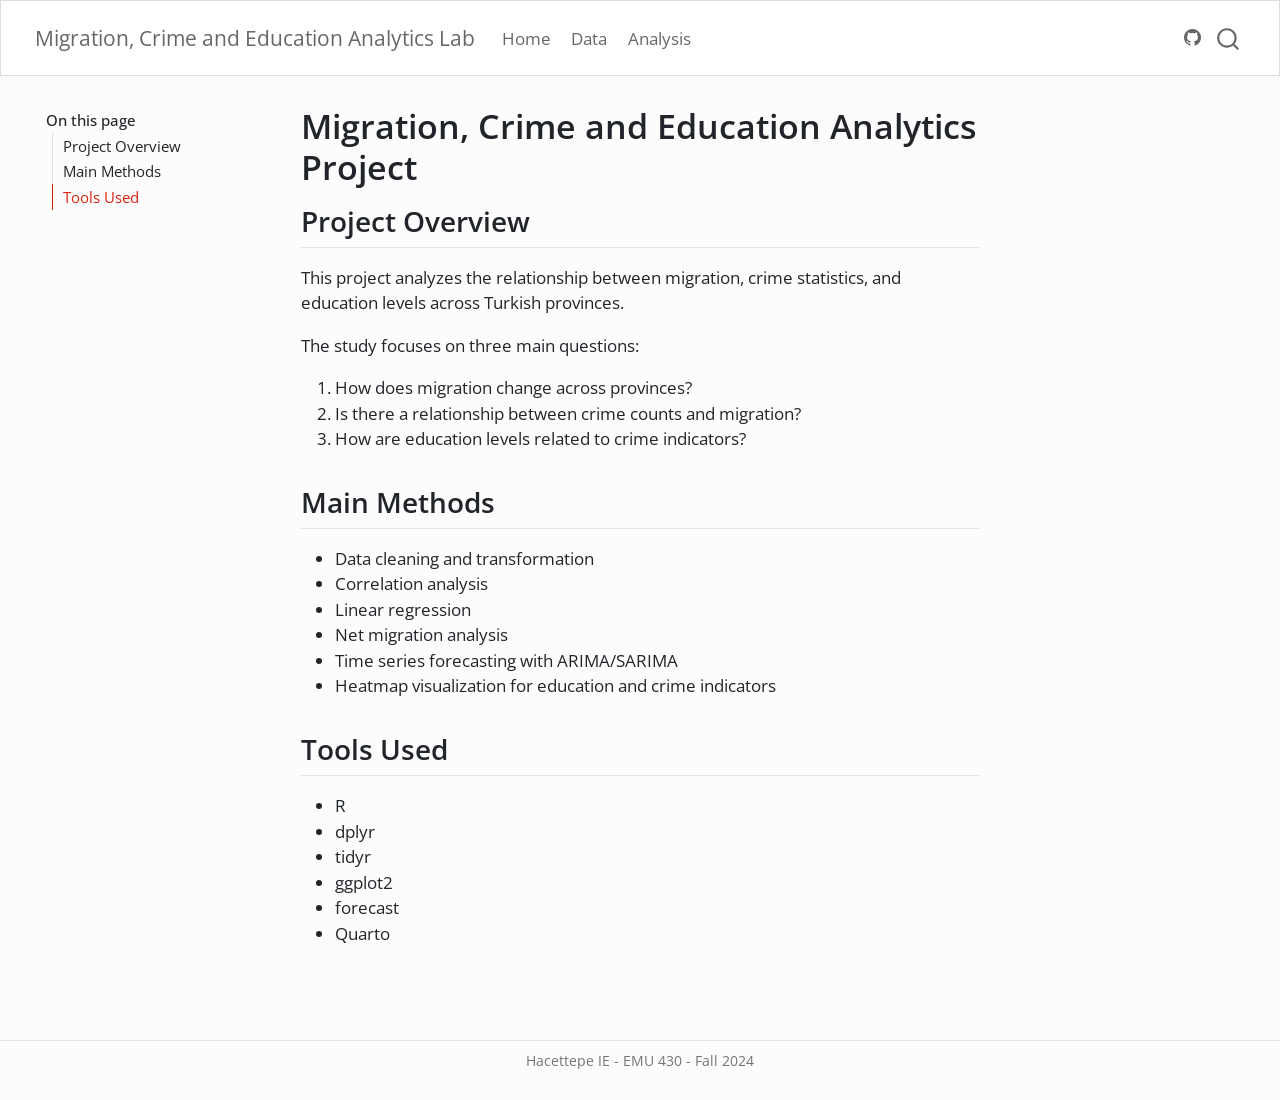
==== docs/emu430-fall2024-team-team5g/index.html @ 11ca3cbc "Template guncellendi" ====
<!DOCTYPE html>
<html xmlns="http://www.w3.org/1999/xhtml" lang="en" xml:lang="en"><head>

<meta charset="utf-8">
<meta name="generator" content="quarto-1.8.25">

<meta name="viewport" content="width=device-width, initial-scale=1.0, user-scalable=yes">


<title>Migration, Crime and Education Analytics Project – Migration, Crime and Education Analytics Lab</title>
<style>
code{white-space: pre-wrap;}
span.smallcaps{font-variant: small-caps;}
div.columns{display: flex; gap: min(4vw, 1.5em);}
div.column{flex: auto; overflow-x: auto;}
div.hanging-indent{margin-left: 1.5em; text-indent: -1.5em;}
ul.task-list{list-style: none;}
ul.task-list li input[type="checkbox"] {
  width: 0.8em;
  margin: 0 0.8em 0.2em -1em; /* quarto-specific, see https://github.com/quarto-dev/quarto-cli/issues/4556 */ 
  vertical-align: middle;
}
</style>


<script src="../site_libs/quarto-nav/quarto-nav.js"></script>
<script src="../site_libs/quarto-nav/headroom.min.js"></script>
<script src="../site_libs/clipboard/clipboard.min.js"></script>
<script src="../site_libs/quarto-search/autocomplete.umd.js"></script>
<script src="../site_libs/quarto-search/fuse.min.js"></script>
<script src="../site_libs/quarto-search/quarto-search.js"></script>
<meta name="quarto:offset" content="../">
<script src="../site_libs/quarto-html/quarto.js" type="module"></script>
<script src="../site_libs/quarto-html/tabsets/tabsets.js" type="module"></script>
<script src="../site_libs/quarto-html/axe/axe-check.js" type="module"></script>
<script src="../site_libs/quarto-html/popper.min.js"></script>
<script src="../site_libs/quarto-html/tippy.umd.min.js"></script>
<script src="../site_libs/quarto-html/anchor.min.js"></script>
<link href="../site_libs/quarto-html/tippy.css" rel="stylesheet">
<link href="../site_libs/quarto-html/quarto-syntax-highlighting-7b89279ff1a6dce999919e0e67d4d9ec.css" rel="stylesheet" id="quarto-text-highlighting-styles">
<script src="../site_libs/bootstrap/bootstrap.min.js"></script>
<link href="../site_libs/bootstrap/bootstrap-icons.css" rel="stylesheet">
<link href="../site_libs/bootstrap/bootstrap-efd550d059c3056e63f96aae7042573d.min.css" rel="stylesheet" append-hash="true" id="quarto-bootstrap" data-mode="light">
<script id="quarto-search-options" type="application/json">{
  "location": "navbar",
  "copy-button": false,
  "collapse-after": 3,
  "panel-placement": "end",
  "type": "overlay",
  "limit": 50,
  "keyboard-shortcut": [
    "f",
    "/",
    "s"
  ],
  "show-item-context": false,
  "language": {
    "search-no-results-text": "No results",
    "search-matching-documents-text": "matching documents",
    "search-copy-link-title": "Copy link to search",
    "search-hide-matches-text": "Hide additional matches",
    "search-more-match-text": "more match in this document",
    "search-more-matches-text": "more matches in this document",
    "search-clear-button-title": "Clear",
    "search-text-placeholder": "",
    "search-detached-cancel-button-title": "Cancel",
    "search-submit-button-title": "Submit",
    "search-label": "Search"
  }
}</script>


<link rel="stylesheet" href="styles.css">
</head>

<body class="floating nav-fixed quarto-light">

<div id="quarto-search-results"></div>
  <header id="quarto-header" class="headroom fixed-top">
    <nav class="navbar navbar-expand-lg " data-bs-theme="dark">
      <div class="navbar-container container-fluid">
      <div class="navbar-brand-container mx-auto">
    <a href="../index.html" class="navbar-brand navbar-brand-logo">
    </a>
    <a class="navbar-brand" href="../index.html">
    <span class="navbar-title">Migration, Crime and Education Analytics Lab</span>
    </a>
  </div>
            <div id="quarto-search" class="" title="Search"></div>
          <button class="navbar-toggler" type="button" data-bs-toggle="collapse" data-bs-target="#navbarCollapse" aria-controls="navbarCollapse" role="menu" aria-expanded="false" aria-label="Toggle navigation" onclick="if (window.quartoToggleHeadroom) { window.quartoToggleHeadroom(); }">
  <span class="navbar-toggler-icon"></span>
</button>
          <div class="collapse navbar-collapse" id="navbarCollapse">
            <ul class="navbar-nav navbar-nav-scroll me-auto">
  <li class="nav-item">
    <a class="nav-link" href="../index.html"> 
<span class="menu-text">Home</span></a>
  </li>  
  <li class="nav-item">
    <a class="nav-link" href="../data.qmd"> 
<span class="menu-text">Data</span></a>
  </li>  
  <li class="nav-item">
    <a class="nav-link" href="../analysis.qmd"> 
<span class="menu-text">Analysis</span></a>
  </li>  
</ul>
          </div> <!-- /navcollapse -->
            <div class="quarto-navbar-tools">
    <a href="https://twitter.com" title="" class="quarto-navigation-tool px-1" aria-label=""><i class="bi bi-github"></i></a>
</div>
      </div> <!-- /container-fluid -->
    </nav>
</header>
<!-- content -->
<div id="quarto-content" class="quarto-container page-columns page-rows-contents page-layout-article page-navbar">
<!-- sidebar -->
  <nav id="quarto-sidebar" class="sidebar collapse collapse-horizontal quarto-sidebar-collapse-item sidebar-navigation floating overflow-auto">
    <nav id="TOC" role="doc-toc" class="toc-active">
    <h2 id="toc-title">On this page</h2>
   
  <ul>
  <li><a href="#project-overview" id="toc-project-overview" class="nav-link active" data-scroll-target="#project-overview">Project Overview</a></li>
  <li><a href="#main-methods" id="toc-main-methods" class="nav-link" data-scroll-target="#main-methods">Main Methods</a></li>
  <li><a href="#tools-used" id="toc-tools-used" class="nav-link" data-scroll-target="#tools-used">Tools Used</a></li>
  </ul>
</nav>
</nav>
<div id="quarto-sidebar-glass" class="quarto-sidebar-collapse-item" data-bs-toggle="collapse" data-bs-target=".quarto-sidebar-collapse-item"></div>
<!-- margin-sidebar -->
    <div id="quarto-margin-sidebar" class="sidebar margin-sidebar zindex-bottom">
    </div>
<!-- main -->
<main class="content" id="quarto-document-content">

<header id="title-block-header" class="quarto-title-block default">
<div class="quarto-title">
<h1 class="title">Migration, Crime and Education Analytics Project</h1>
</div>



<div class="quarto-title-meta">

    
  
    
  </div>
  


</header>


<section id="project-overview" class="level2">
<h2 class="anchored" data-anchor-id="project-overview">Project Overview</h2>
<p>This project analyzes the relationship between migration, crime statistics, and education levels across Turkish provinces.</p>
<p>The study focuses on three main questions:</p>
<ol type="1">
<li>How does migration change across provinces?</li>
<li>Is there a relationship between crime counts and migration?</li>
<li>How are education levels related to crime indicators?</li>
</ol>
</section>
<section id="main-methods" class="level2">
<h2 class="anchored" data-anchor-id="main-methods">Main Methods</h2>
<ul>
<li>Data cleaning and transformation</li>
<li>Correlation analysis</li>
<li>Linear regression</li>
<li>Net migration analysis</li>
<li>Time series forecasting with ARIMA/SARIMA</li>
<li>Heatmap visualization for education and crime indicators</li>
</ul>
</section>
<section id="tools-used" class="level2">
<h2 class="anchored" data-anchor-id="tools-used">Tools Used</h2>
<ul>
<li>R</li>
<li>dplyr</li>
<li>tidyr</li>
<li>ggplot2</li>
<li>forecast</li>
<li>Quarto</li>
</ul>


</section>

<a onclick="window.scrollTo(0, 0); return false;" role="button" id="quarto-back-to-top"><i class="bi bi-arrow-up"></i> Back to top</a></main> <!-- /main -->
<script id="quarto-html-after-body" type="application/javascript">
  window.document.addEventListener("DOMContentLoaded", function (event) {
    const icon = "";
    const anchorJS = new window.AnchorJS();
    anchorJS.options = {
      placement: 'right',
      icon: icon
    };
    anchorJS.add('.anchored');
    const isCodeAnnotation = (el) => {
      for (const clz of el.classList) {
        if (clz.startsWith('code-annotation-')) {                     
          return true;
        }
      }
      return false;
    }
    const onCopySuccess = function(e) {
      // button target
      const button = e.trigger;
      // don't keep focus
      button.blur();
      // flash "checked"
      button.classList.add('code-copy-button-checked');
      var currentTitle = button.getAttribute("title");
      button.setAttribute("title", "Copied!");
      let tooltip;
      if (window.bootstrap) {
        button.setAttribute("data-bs-toggle", "tooltip");
        button.setAttribute("data-bs-placement", "left");
        button.setAttribute("data-bs-title", "Copied!");
        tooltip = new bootstrap.Tooltip(button, 
          { trigger: "manual", 
            customClass: "code-copy-button-tooltip",
            offset: [0, -8]});
        tooltip.show();    
      }
      setTimeout(function() {
        if (tooltip) {
          tooltip.hide();
          button.removeAttribute("data-bs-title");
          button.removeAttribute("data-bs-toggle");
          button.removeAttribute("data-bs-placement");
        }
        button.setAttribute("title", currentTitle);
        button.classList.remove('code-copy-button-checked');
      }, 1000);
      // clear code selection
      e.clearSelection();
    }
    const getTextToCopy = function(trigger) {
      const outerScaffold = trigger.parentElement.cloneNode(true);
      const codeEl = outerScaffold.querySelector('code');
      for (const childEl of codeEl.children) {
        if (isCodeAnnotation(childEl)) {
          childEl.remove();
        }
      }
      return codeEl.innerText;
    }
    const clipboard = new window.ClipboardJS('.code-copy-button:not([data-in-quarto-modal])', {
      text: getTextToCopy
    });
    clipboard.on('success', onCopySuccess);
    if (window.document.getElementById('quarto-embedded-source-code-modal')) {
      const clipboardModal = new window.ClipboardJS('.code-copy-button[data-in-quarto-modal]', {
        text: getTextToCopy,
        container: window.document.getElementById('quarto-embedded-source-code-modal')
      });
      clipboardModal.on('success', onCopySuccess);
    }
      var localhostRegex = new RegExp(/^(?:http|https):\/\/localhost\:?[0-9]*\//);
      var mailtoRegex = new RegExp(/^mailto:/);
        var filterRegex = new RegExp('/' + window.location.host + '/');
      var isInternal = (href) => {
          return filterRegex.test(href) || localhostRegex.test(href) || mailtoRegex.test(href);
      }
      // Inspect non-navigation links and adorn them if external
     var links = window.document.querySelectorAll('a[href]:not(.nav-link):not(.navbar-brand):not(.toc-action):not(.sidebar-link):not(.sidebar-item-toggle):not(.pagination-link):not(.no-external):not([aria-hidden]):not(.dropdown-item):not(.quarto-navigation-tool):not(.about-link)');
      for (var i=0; i<links.length; i++) {
        const link = links[i];
        if (!isInternal(link.href)) {
          // undo the damage that might have been done by quarto-nav.js in the case of
          // links that we want to consider external
          if (link.dataset.originalHref !== undefined) {
            link.href = link.dataset.originalHref;
          }
        }
      }
    function tippyHover(el, contentFn, onTriggerFn, onUntriggerFn) {
      const config = {
        allowHTML: true,
        maxWidth: 500,
        delay: 100,
        arrow: false,
        appendTo: function(el) {
            return el.parentElement;
        },
        interactive: true,
        interactiveBorder: 10,
        theme: 'quarto',
        placement: 'bottom-start',
      };
      if (contentFn) {
        config.content = contentFn;
      }
      if (onTriggerFn) {
        config.onTrigger = onTriggerFn;
      }
      if (onUntriggerFn) {
        config.onUntrigger = onUntriggerFn;
      }
      window.tippy(el, config); 
    }
    const noterefs = window.document.querySelectorAll('a[role="doc-noteref"]');
    for (var i=0; i<noterefs.length; i++) {
      const ref = noterefs[i];
      tippyHover(ref, function() {
        // use id or data attribute instead here
        let href = ref.getAttribute('data-footnote-href') || ref.getAttribute('href');
        try { href = new URL(href).hash; } catch {}
        const id = href.replace(/^#\/?/, "");
        const note = window.document.getElementById(id);
        if (note) {
          return note.innerHTML;
        } else {
          return "";
        }
      });
    }
    const xrefs = window.document.querySelectorAll('a.quarto-xref');
    const processXRef = (id, note) => {
      // Strip column container classes
      const stripColumnClz = (el) => {
        el.classList.remove("page-full", "page-columns");
        if (el.children) {
          for (const child of el.children) {
            stripColumnClz(child);
          }
        }
      }
      stripColumnClz(note)
      if (id === null || id.startsWith('sec-')) {
        // Special case sections, only their first couple elements
        const container = document.createElement("div");
        if (note.children && note.children.length > 2) {
          container.appendChild(note.children[0].cloneNode(true));
          for (let i = 1; i < note.children.length; i++) {
            const child = note.children[i];
            if (child.tagName === "P" && child.innerText === "") {
              continue;
            } else {
              container.appendChild(child.cloneNode(true));
              break;
            }
          }
          if (window.Quarto?.typesetMath) {
            window.Quarto.typesetMath(container);
          }
          return container.innerHTML
        } else {
          if (window.Quarto?.typesetMath) {
            window.Quarto.typesetMath(note);
          }
          return note.innerHTML;
        }
      } else {
        // Remove any anchor links if they are present
        const anchorLink = note.querySelector('a.anchorjs-link');
        if (anchorLink) {
          anchorLink.remove();
        }
        if (window.Quarto?.typesetMath) {
          window.Quarto.typesetMath(note);
        }
        if (note.classList.contains("callout")) {
          return note.outerHTML;
        } else {
          return note.innerHTML;
        }
      }
    }
    for (var i=0; i<xrefs.length; i++) {
      const xref = xrefs[i];
      tippyHover(xref, undefined, function(instance) {
        instance.disable();
        let url = xref.getAttribute('href');
        let hash = undefined; 
        if (url.startsWith('#')) {
          hash = url;
        } else {
          try { hash = new URL(url).hash; } catch {}
        }
        if (hash) {
          const id = hash.replace(/^#\/?/, "");
          const note = window.document.getElementById(id);
          if (note !== null) {
            try {
              const html = processXRef(id, note.cloneNode(true));
              instance.setContent(html);
            } finally {
              instance.enable();
              instance.show();
            }
          } else {
            // See if we can fetch this
            fetch(url.split('#')[0])
            .then(res => res.text())
            .then(html => {
              const parser = new DOMParser();
              const htmlDoc = parser.parseFromString(html, "text/html");
              const note = htmlDoc.getElementById(id);
              if (note !== null) {
                const html = processXRef(id, note);
                instance.setContent(html);
              } 
            }).finally(() => {
              instance.enable();
              instance.show();
            });
          }
        } else {
          // See if we can fetch a full url (with no hash to target)
          // This is a special case and we should probably do some content thinning / targeting
          fetch(url)
          .then(res => res.text())
          .then(html => {
            const parser = new DOMParser();
            const htmlDoc = parser.parseFromString(html, "text/html");
            const note = htmlDoc.querySelector('main.content');
            if (note !== null) {
              // This should only happen for chapter cross references
              // (since there is no id in the URL)
              // remove the first header
              if (note.children.length > 0 && note.children[0].tagName === "HEADER") {
                note.children[0].remove();
              }
              const html = processXRef(null, note);
              instance.setContent(html);
            } 
          }).finally(() => {
            instance.enable();
            instance.show();
          });
        }
      }, function(instance) {
      });
    }
        let selectedAnnoteEl;
        const selectorForAnnotation = ( cell, annotation) => {
          let cellAttr = 'data-code-cell="' + cell + '"';
          let lineAttr = 'data-code-annotation="' +  annotation + '"';
          const selector = 'span[' + cellAttr + '][' + lineAttr + ']';
          return selector;
        }
        const selectCodeLines = (annoteEl) => {
          const doc = window.document;
          const targetCell = annoteEl.getAttribute("data-target-cell");
          const targetAnnotation = annoteEl.getAttribute("data-target-annotation");
          const annoteSpan = window.document.querySelector(selectorForAnnotation(targetCell, targetAnnotation));
          const lines = annoteSpan.getAttribute("data-code-lines").split(",");
          const lineIds = lines.map((line) => {
            return targetCell + "-" + line;
          })
          let top = null;
          let height = null;
          let parent = null;
          if (lineIds.length > 0) {
              //compute the position of the single el (top and bottom and make a div)
              const el = window.document.getElementById(lineIds[0]);
              top = el.offsetTop;
              height = el.offsetHeight;
              parent = el.parentElement.parentElement;
            if (lineIds.length > 1) {
              const lastEl = window.document.getElementById(lineIds[lineIds.length - 1]);
              const bottom = lastEl.offsetTop + lastEl.offsetHeight;
              height = bottom - top;
            }
            if (top !== null && height !== null && parent !== null) {
              // cook up a div (if necessary) and position it 
              let div = window.document.getElementById("code-annotation-line-highlight");
              if (div === null) {
                div = window.document.createElement("div");
                div.setAttribute("id", "code-annotation-line-highlight");
                div.style.position = 'absolute';
                parent.appendChild(div);
              }
              div.style.top = top - 2 + "px";
              div.style.height = height + 4 + "px";
              div.style.left = 0;
              let gutterDiv = window.document.getElementById("code-annotation-line-highlight-gutter");
              if (gutterDiv === null) {
                gutterDiv = window.document.createElement("div");
                gutterDiv.setAttribute("id", "code-annotation-line-highlight-gutter");
                gutterDiv.style.position = 'absolute';
                const codeCell = window.document.getElementById(targetCell);
                const gutter = codeCell.querySelector('.code-annotation-gutter');
                gutter.appendChild(gutterDiv);
              }
              gutterDiv.style.top = top - 2 + "px";
              gutterDiv.style.height = height + 4 + "px";
            }
            selectedAnnoteEl = annoteEl;
          }
        };
        const unselectCodeLines = () => {
          const elementsIds = ["code-annotation-line-highlight", "code-annotation-line-highlight-gutter"];
          elementsIds.forEach((elId) => {
            const div = window.document.getElementById(elId);
            if (div) {
              div.remove();
            }
          });
          selectedAnnoteEl = undefined;
        };
          // Handle positioning of the toggle
      window.addEventListener(
        "resize",
        throttle(() => {
          elRect = undefined;
          if (selectedAnnoteEl) {
            selectCodeLines(selectedAnnoteEl);
          }
        }, 10)
      );
      function throttle(fn, ms) {
      let throttle = false;
      let timer;
        return (...args) => {
          if(!throttle) { // first call gets through
              fn.apply(this, args);
              throttle = true;
          } else { // all the others get throttled
              if(timer) clearTimeout(timer); // cancel #2
              timer = setTimeout(() => {
                fn.apply(this, args);
                timer = throttle = false;
              }, ms);
          }
        };
      }
        // Attach click handler to the DT
        const annoteDls = window.document.querySelectorAll('dt[data-target-cell]');
        for (const annoteDlNode of annoteDls) {
          annoteDlNode.addEventListener('click', (event) => {
            const clickedEl = event.target;
            if (clickedEl !== selectedAnnoteEl) {
              unselectCodeLines();
              const activeEl = window.document.querySelector('dt[data-target-cell].code-annotation-active');
              if (activeEl) {
                activeEl.classList.remove('code-annotation-active');
              }
              selectCodeLines(clickedEl);
              clickedEl.classList.add('code-annotation-active');
            } else {
              // Unselect the line
              unselectCodeLines();
              clickedEl.classList.remove('code-annotation-active');
            }
          });
        }
    const findCites = (el) => {
      const parentEl = el.parentElement;
      if (parentEl) {
        const cites = parentEl.dataset.cites;
        if (cites) {
          return {
            el,
            cites: cites.split(' ')
          };
        } else {
          return findCites(el.parentElement)
        }
      } else {
        return undefined;
      }
    };
    var bibliorefs = window.document.querySelectorAll('a[role="doc-biblioref"]');
    for (var i=0; i<bibliorefs.length; i++) {
      const ref = bibliorefs[i];
      const citeInfo = findCites(ref);
      if (citeInfo) {
        tippyHover(citeInfo.el, function() {
          var popup = window.document.createElement('div');
          citeInfo.cites.forEach(function(cite) {
            var citeDiv = window.document.createElement('div');
            citeDiv.classList.add('hanging-indent');
            citeDiv.classList.add('csl-entry');
            var biblioDiv = window.document.getElementById('ref-' + cite);
            if (biblioDiv) {
              citeDiv.innerHTML = biblioDiv.innerHTML;
            }
            popup.appendChild(citeDiv);
          });
          return popup.innerHTML;
        });
      }
    }
  });
  </script>
</div> <!-- /content -->
<footer class="footer">
  <div class="nav-footer">
    <div class="nav-footer-left">
      &nbsp;
    </div>   
    <div class="nav-footer-center">
<p>Hacettepe IE - EMU 430 - Fall 2024</p>
</div>
    <div class="nav-footer-right">
      &nbsp;
    </div>
  </div>
</footer>




</body></html>
---- docs/site_libs/quarto-html/tippy.css ----
.tippy-box[data-animation=fade][data-state=hidden]{opacity:0}[data-tippy-root]{max-width:calc(100vw - 10px)}.tippy-box{position:relative;background-color:#333;color:#fff;border-radius:4px;font-size:14px;line-height:1.4;white-space:normal;outline:0;transition-property:transform,visibility,opacity}.tippy-box[data-placement^=top]>.tippy-arrow{bottom:0}.tippy-box[data-placement^=top]>.tippy-arrow:before{bottom:-7px;left:0;border-width:8px 8px 0;border-top-color:initial;transform-origin:center top}.tippy-box[data-placement^=bottom]>.tippy-arrow{top:0}.tippy-box[data-placement^=bottom]>.tippy-arrow:before{top:-7px;left:0;border-width:0 8px 8px;border-bottom-color:initial;transform-origin:center bottom}.tippy-box[data-placement^=left]>.tippy-arrow{right:0}.tippy-box[data-placement^=left]>.tippy-arrow:before{border-width:8px 0 8px 8px;border-left-color:initial;right:-7px;transform-origin:center left}.tippy-box[data-placement^=right]>.tippy-arrow{left:0}.tippy-box[data-placement^=right]>.tippy-arrow:before{left:-7px;border-width:8px 8px 8px 0;border-right-color:initial;transform-origin:center right}.tippy-box[data-inertia][data-state=visible]{transition-timing-function:cubic-bezier(.54,1.5,.38,1.11)}.tippy-arrow{width:16px;height:16px;color:#333}.tippy-arrow:before{content:"";position:absolute;border-color:transparent;border-style:solid}.tippy-content{position:relative;padding:5px 9px;z-index:1}
---- docs/site_libs/quarto-html/quarto-syntax-highlighting-7b89279ff1a6dce999919e0e67d4d9ec.css ----
/* quarto syntax highlight colors */
:root {
  --quarto-hl-ot-color: #003B4F;
  --quarto-hl-at-color: #657422;
  --quarto-hl-ss-color: #20794D;
  --quarto-hl-an-color: #5E5E5E;
  --quarto-hl-fu-color: #4758AB;
  --quarto-hl-st-color: #20794D;
  --quarto-hl-cf-color: #003B4F;
  --quarto-hl-op-color: #5E5E5E;
  --quarto-hl-er-color: #AD0000;
  --quarto-hl-bn-color: #AD0000;
  --quarto-hl-al-color: #AD0000;
  --quarto-hl-va-color: #111111;
  --quarto-hl-bu-color: inherit;
  --quarto-hl-ex-color: inherit;
  --quarto-hl-pp-color: #AD0000;
  --quarto-hl-in-color: #5E5E5E;
  --quarto-hl-vs-color: #20794D;
  --quarto-hl-wa-color: #5E5E5E;
  --quarto-hl-do-color: #5E5E5E;
  --quarto-hl-im-color: #00769E;
  --quarto-hl-ch-color: #20794D;
  --quarto-hl-dt-color: #AD0000;
  --quarto-hl-fl-color: #AD0000;
  --quarto-hl-co-color: #5E5E5E;
  --quarto-hl-cv-color: #5E5E5E;
  --quarto-hl-cn-color: #8f5902;
  --quarto-hl-sc-color: #5E5E5E;
  --quarto-hl-dv-color: #AD0000;
  --quarto-hl-kw-color: #003B4F;
}

/* other quarto variables */
:root {
  --quarto-font-monospace: SFMono-Regular, Menlo, Monaco, Consolas, "Liberation Mono", "Courier New", monospace;
}

/* syntax highlight based on Pandoc's rules */
pre > code.sourceCode > span {
  color: #003B4F;
}

code.sourceCode > span {
  color: #003B4F;
}

div.sourceCode,
div.sourceCode pre.sourceCode {
  color: #003B4F;
}

/* Normal */
code span {
  color: #003B4F;
}

/* Alert */
code span.al {
  color: #AD0000;
  font-style: inherit;
}

/* Annotation */
code span.an {
  color: #5E5E5E;
  font-style: inherit;
}

/* Attribute */
code span.at {
  color: #657422;
  font-style: inherit;
}

/* BaseN */
code span.bn {
  color: #AD0000;
  font-style: inherit;
}

/* BuiltIn */
code span.bu {
  font-style: inherit;
}

/* ControlFlow */
code span.cf {
  color: #003B4F;
  font-weight: bold;
  font-style: inherit;
}

/* Char */
code span.ch {
  color: #20794D;
  font-style: inherit;
}

/* Constant */
code span.cn {
  color: #8f5902;
  font-style: inherit;
}

/* Comment */
code span.co {
  color: #5E5E5E;
  font-style: inherit;
}

/* CommentVar */
code span.cv {
  color: #5E5E5E;
  font-style: italic;
}

/* Documentation */
code span.do {
  color: #5E5E5E;
  font-style: italic;
}

/* DataType */
code span.dt {
  color: #AD0000;
  font-style: inherit;
}

/* DecVal */
code span.dv {
  color: #AD0000;
  font-style: inherit;
}

/* Error */
code span.er {
  color: #AD0000;
  font-style: inherit;
}

/* Extension */
code span.ex {
  font-style: inherit;
}

/* Float */
code span.fl {
  color: #AD0000;
  font-style: inherit;
}

/* Function */
code span.fu {
  color: #4758AB;
  font-style: inherit;
}

/* Import */
code span.im {
  color: #00769E;
  font-style: inherit;
}

/* Information */
code span.in {
  color: #5E5E5E;
  font-style: inherit;
}

/* Keyword */
code span.kw {
  color: #003B4F;
  font-weight: bold;
  font-style: inherit;
}

/* Operator */
code span.op {
  color: #5E5E5E;
  font-style: inherit;
}

/* Other */
code span.ot {
  color: #003B4F;
  font-style: inherit;
}

/* Preprocessor */
code span.pp {
  color: #AD0000;
  font-style: inherit;
}

/* SpecialChar */
code span.sc {
  color: #5E5E5E;
  font-style: inherit;
}

/* SpecialString */
code span.ss {
  color: #20794D;
  font-style: inherit;
}

/* String */
code span.st {
  color: #20794D;
  font-style: inherit;
}

/* Variable */
code span.va {
  color: #111111;
  font-style: inherit;
}

/* VerbatimString */
code span.vs {
  color: #20794D;
  font-style: inherit;
}

/* Warning */
code span.wa {
  color: #5E5E5E;
  font-style: italic;
}

.prevent-inlining {
  content: "</";
}

/*# sourceMappingURL=3944bc705cfaf4c80e56f77c5205168a.css.map */
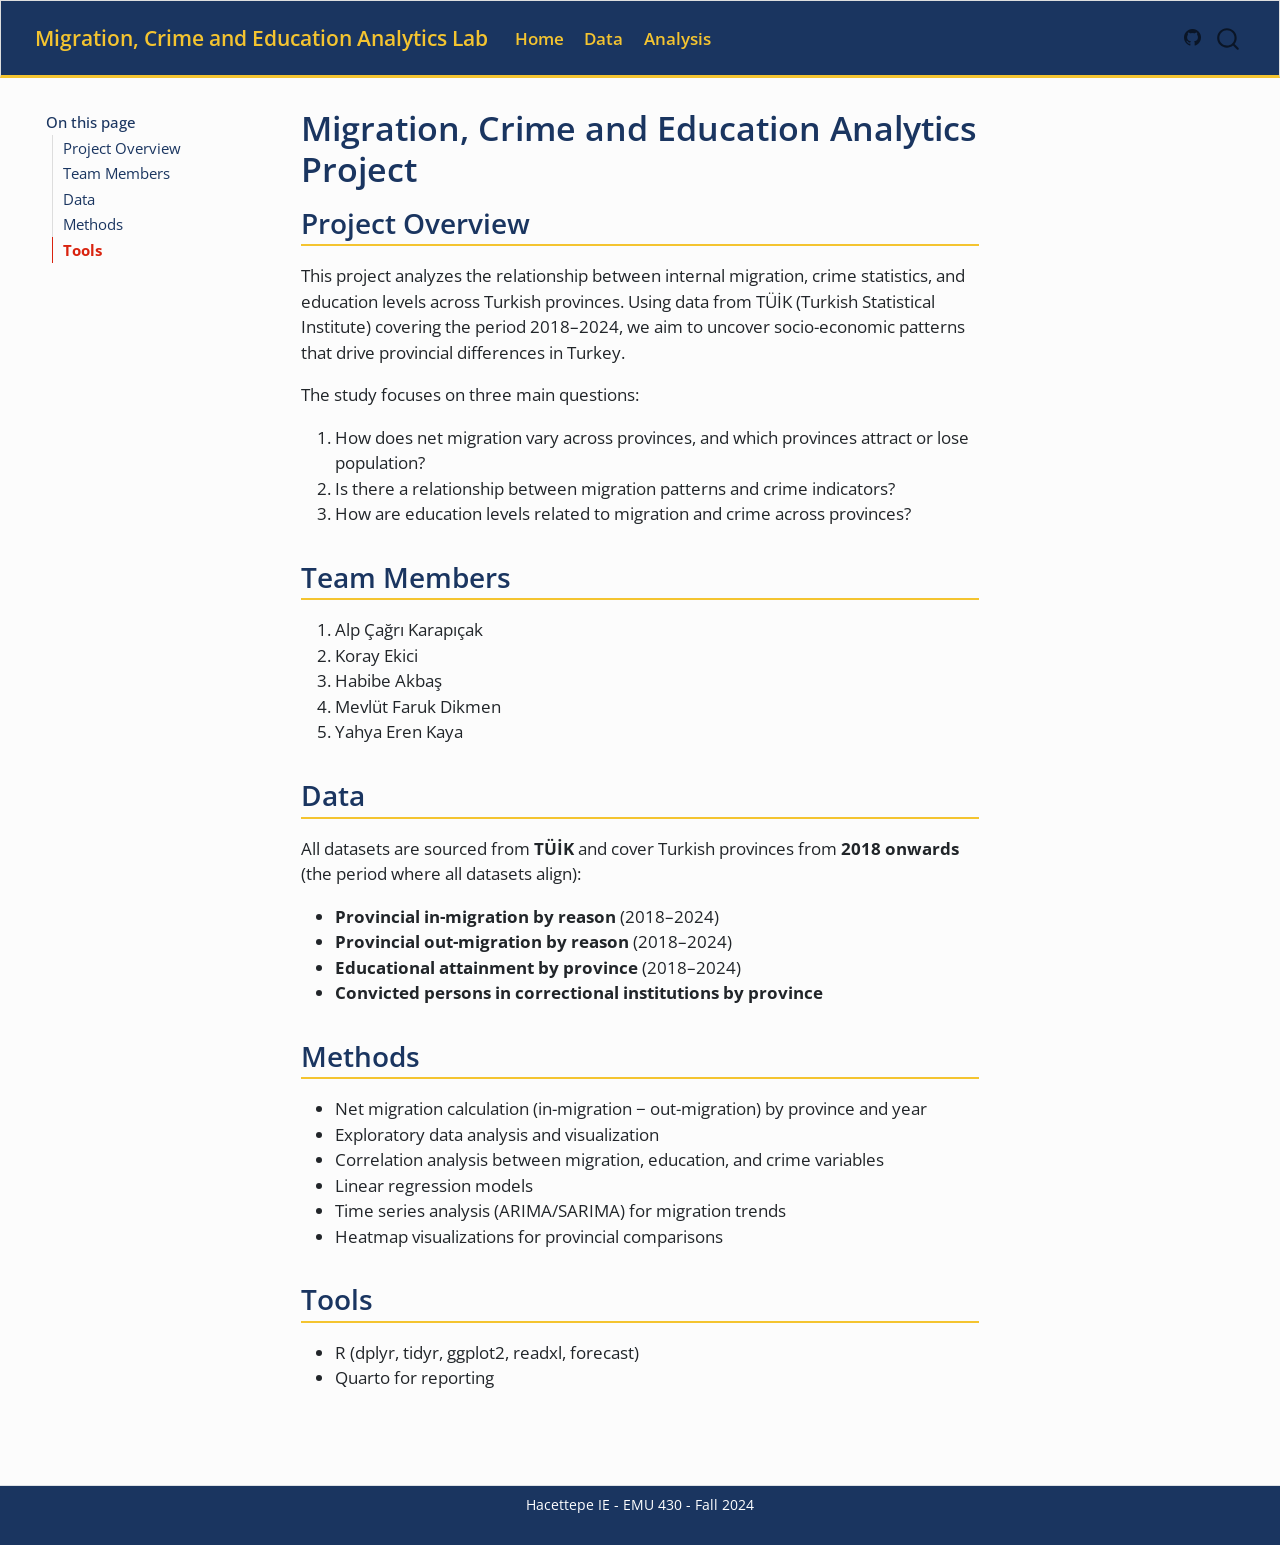
==== commit ef4dc97d: "kod hatasız hale getirildi" ====
--- a/docs/emu430-fall2024-team-team5g/index.html
+++ b/docs/emu430-fall2024-team-team5g/index.html
@@ -70,7 +70,7 @@
 }</script>
 
 
-<link rel="stylesheet" href="styles.css">
+<link rel="stylesheet" href="../styles.css">
 </head>
 
 <body class="floating nav-fixed quarto-light">
@@ -97,17 +97,17 @@
 <span class="menu-text">Home</span></a>
   </li>  
   <li class="nav-item">
-    <a class="nav-link" href="../data.qmd"> 
+    <a class="nav-link" href="../data.html"> 
 <span class="menu-text">Data</span></a>
   </li>  
   <li class="nav-item">
-    <a class="nav-link" href="../analysis.qmd"> 
+    <a class="nav-link" href="../analysis.html"> 
 <span class="menu-text">Analysis</span></a>
   </li>  
 </ul>
           </div> <!-- /navcollapse -->
             <div class="quarto-navbar-tools">
-    <a href="https://twitter.com" title="" class="quarto-navigation-tool px-1" aria-label=""><i class="bi bi-github"></i></a>
+    <a href="https://github.com/emu-hacettepe-analytics/emu430-fall2024-team-team5g" title="" class="quarto-navigation-tool px-1" aria-label=""><i class="bi bi-github"></i></a>
 </div>
       </div> <!-- /container-fluid -->
     </nav>
@@ -121,8 +121,10 @@
    
   <ul>
   <li><a href="#project-overview" id="toc-project-overview" class="nav-link active" data-scroll-target="#project-overview">Project Overview</a></li>
-  <li><a href="#main-methods" id="toc-main-methods" class="nav-link" data-scroll-target="#main-methods">Main Methods</a></li>
-  <li><a href="#tools-used" id="toc-tools-used" class="nav-link" data-scroll-target="#tools-used">Tools Used</a></li>
+  <li><a href="#team-members" id="toc-team-members" class="nav-link" data-scroll-target="#team-members">Team Members</a></li>
+  <li><a href="#data" id="toc-data" class="nav-link" data-scroll-target="#data">Data</a></li>
+  <li><a href="#methods" id="toc-methods" class="nav-link" data-scroll-target="#methods">Methods</a></li>
+  <li><a href="#tools" id="toc-tools" class="nav-link" data-scroll-target="#tools">Tools</a></li>
   </ul>
 </nav>
 </nav>
@@ -154,34 +156,50 @@
 
 <section id="project-overview" class="level2">
 <h2 class="anchored" data-anchor-id="project-overview">Project Overview</h2>
-<p>This project analyzes the relationship between migration, crime statistics, and education levels across Turkish provinces.</p>
+<p>This project analyzes the relationship between internal migration, crime statistics, and education levels across Turkish provinces. Using data from TÜİK (Turkish Statistical Institute) covering the period 2018–2024, we aim to uncover socio-economic patterns that drive provincial differences in Turkey.</p>
 <p>The study focuses on three main questions:</p>
 <ol type="1">
-<li>How does migration change across provinces?</li>
-<li>Is there a relationship between crime counts and migration?</li>
-<li>How are education levels related to crime indicators?</li>
+<li>How does net migration vary across provinces, and which provinces attract or lose population?</li>
+<li>Is there a relationship between migration patterns and crime indicators?</li>
+<li>How are education levels related to migration and crime across provinces?</li>
 </ol>
 </section>
-<section id="main-methods" class="level2">
-<h2 class="anchored" data-anchor-id="main-methods">Main Methods</h2>
+<section id="team-members" class="level2">
+<h2 class="anchored" data-anchor-id="team-members">Team Members</h2>
+<ol type="1">
+<li>Alp Çağrı Karapıçak</li>
+<li>Koray Ekici</li>
+<li>Habibe Akbaş</li>
+<li>Mevlüt Faruk Dikmen</li>
+<li>Yahya Eren Kaya</li>
+</ol>
+</section>
+<section id="data" class="level2">
+<h2 class="anchored" data-anchor-id="data">Data</h2>
+<p>All datasets are sourced from <strong>TÜİK</strong> and cover Turkish provinces from <strong>2018 onwards</strong> (the period where all datasets align):</p>
 <ul>
-<li>Data cleaning and transformation</li>
-<li>Correlation analysis</li>
-<li>Linear regression</li>
-<li>Net migration analysis</li>
-<li>Time series forecasting with ARIMA/SARIMA</li>
-<li>Heatmap visualization for education and crime indicators</li>
+<li><strong>Provincial in-migration by reason</strong> (2018–2024)</li>
+<li><strong>Provincial out-migration by reason</strong> (2018–2024)</li>
+<li><strong>Educational attainment by province</strong> (2018–2024)</li>
+<li><strong>Convicted persons in correctional institutions by province</strong></li>
 </ul>
 </section>
-<section id="tools-used" class="level2">
-<h2 class="anchored" data-anchor-id="tools-used">Tools Used</h2>
+<section id="methods" class="level2">
+<h2 class="anchored" data-anchor-id="methods">Methods</h2>
 <ul>
-<li>R</li>
-<li>dplyr</li>
-<li>tidyr</li>
-<li>ggplot2</li>
-<li>forecast</li>
-<li>Quarto</li>
+<li>Net migration calculation (in-migration − out-migration) by province and year</li>
+<li>Exploratory data analysis and visualization</li>
+<li>Correlation analysis between migration, education, and crime variables</li>
+<li>Linear regression models</li>
+<li>Time series analysis (ARIMA/SARIMA) for migration trends</li>
+<li>Heatmap visualizations for provincial comparisons</li>
+</ul>
+</section>
+<section id="tools" class="level2">
+<h2 class="anchored" data-anchor-id="tools">Tools</h2>
+<ul>
+<li>R (dplyr, tidyr, ggplot2, readxl, forecast)</li>
+<li>Quarto for reporting</li>
 </ul>
 
 
--- a/docs/styles.css
+++ b/docs/styles.css
@@ -0,0 +1,81 @@
+/* EMU430 Team 5G - Navy / Yellow / White Theme */
+/* Primary: #1A3560 (navy), Accent: #F4C430 (gold), Background: #FFFFFF */
+
+/* ── Navbar ── */
+.navbar {
+  background-color: #1A3560 !important;
+  border-bottom: 3px solid #F4C430;
+}
+
+.navbar-brand,
+.navbar .nav-link {
+  color: #F4C430 !important;
+  font-weight: 600;
+}
+
+.navbar .nav-link:hover,
+.navbar .nav-link.active {
+  color: #FFFFFF !important;
+}
+
+/* ── Page headings ── */
+h1, h2, h3 {
+  color: #1A3560;
+}
+
+h2 {
+  border-bottom: 2px solid #F4C430;
+  padding-bottom: 4px;
+}
+
+/* ── Links ── */
+a {
+  color: #1A3560;
+}
+
+a:hover {
+  color: #F4C430;
+}
+
+/* ── Footer ── */
+.nav-footer {
+  background-color: #1A3560 !important;
+  color: #FFFFFF;
+  border-top: 3px solid #F4C430;
+}
+
+.nav-footer a {
+  color: #F4C430;
+}
+
+/* ── TOC sidebar ── */
+#TOC a {
+  color: #1A3560;
+}
+
+#TOC a:hover,
+#TOC a.active {
+  color: #F4C430;
+  font-weight: bold;
+}
+
+/* ── Code blocks ── */
+pre.sourceCode {
+  border-left: 4px solid #F4C430;
+  background-color: #f8f9fb;
+}
+
+/* ── Tables ── */
+table thead {
+  background-color: #1A3560;
+  color: #FFFFFF;
+}
+
+table tbody tr:hover {
+  background-color: #fff8e1;
+}
+
+/* ── Callout / alert boxes ── */
+.callout {
+  border-left-color: #F4C430;
+}
